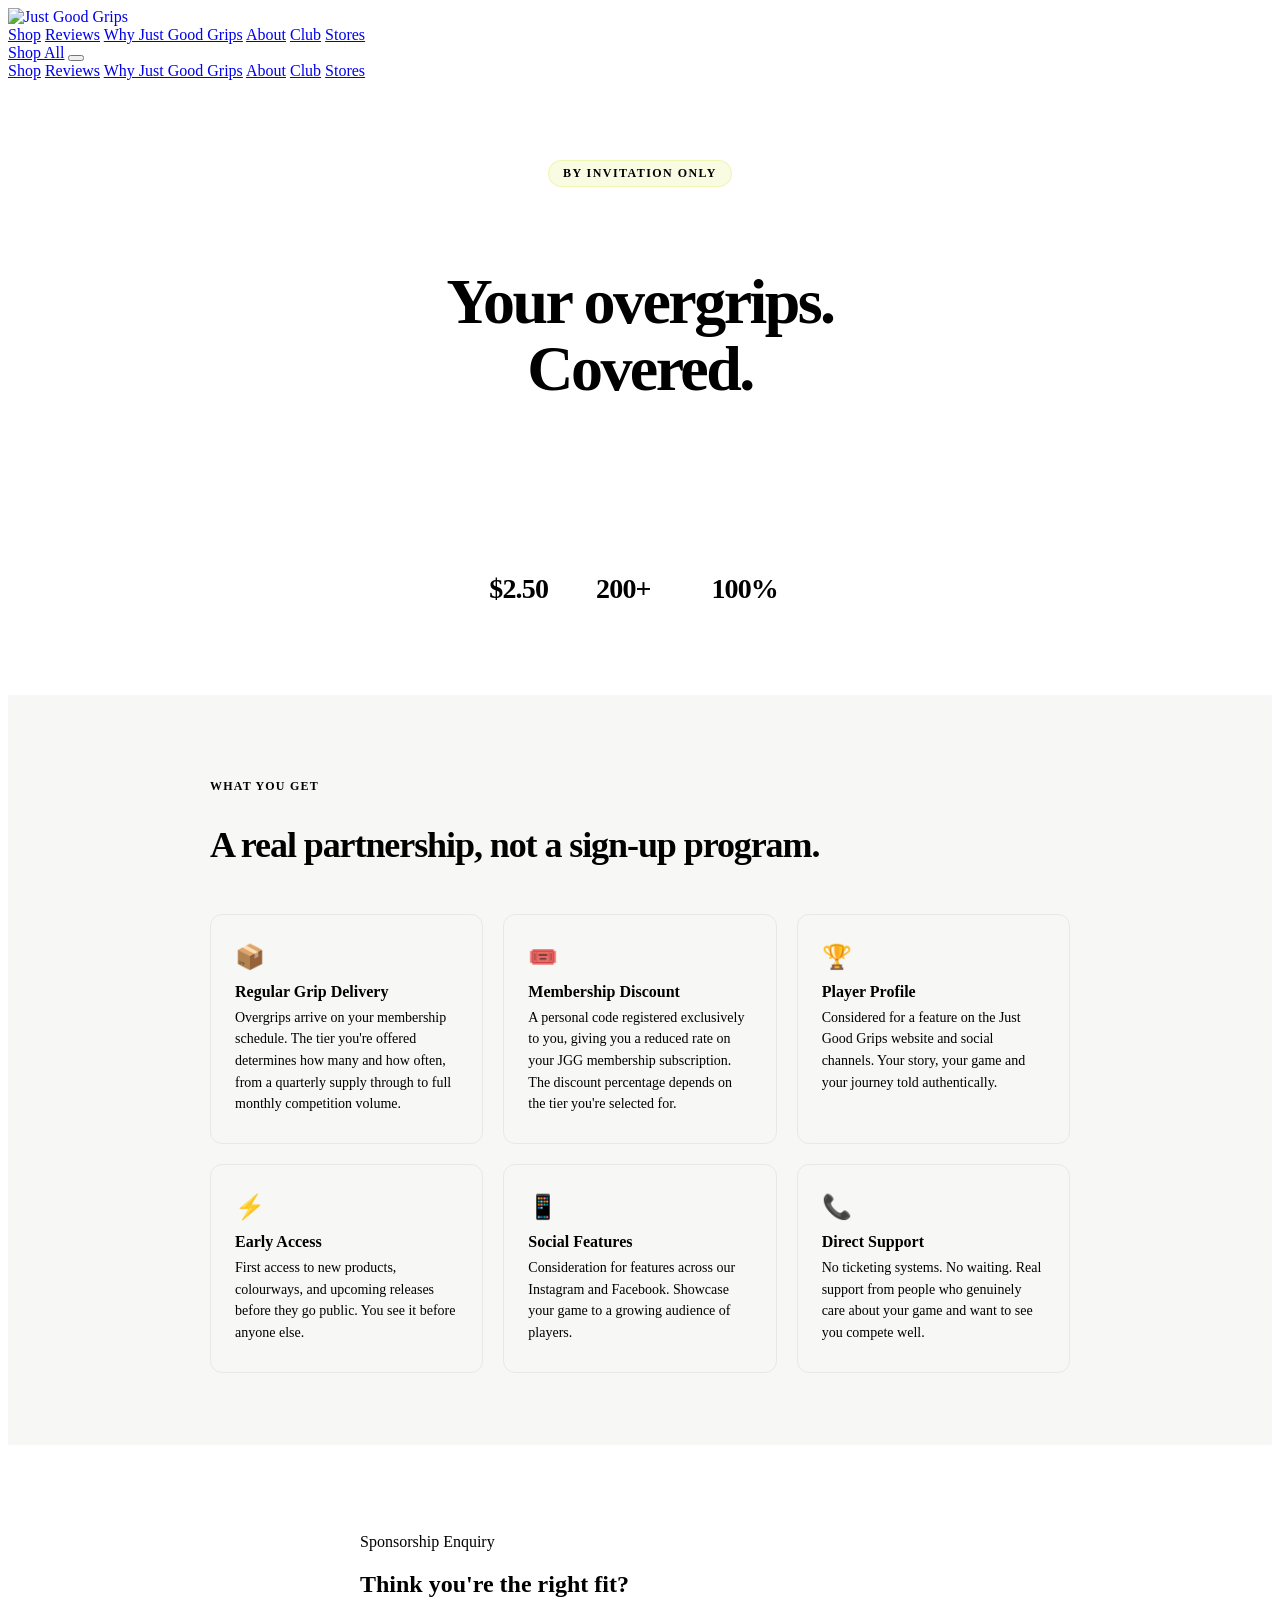
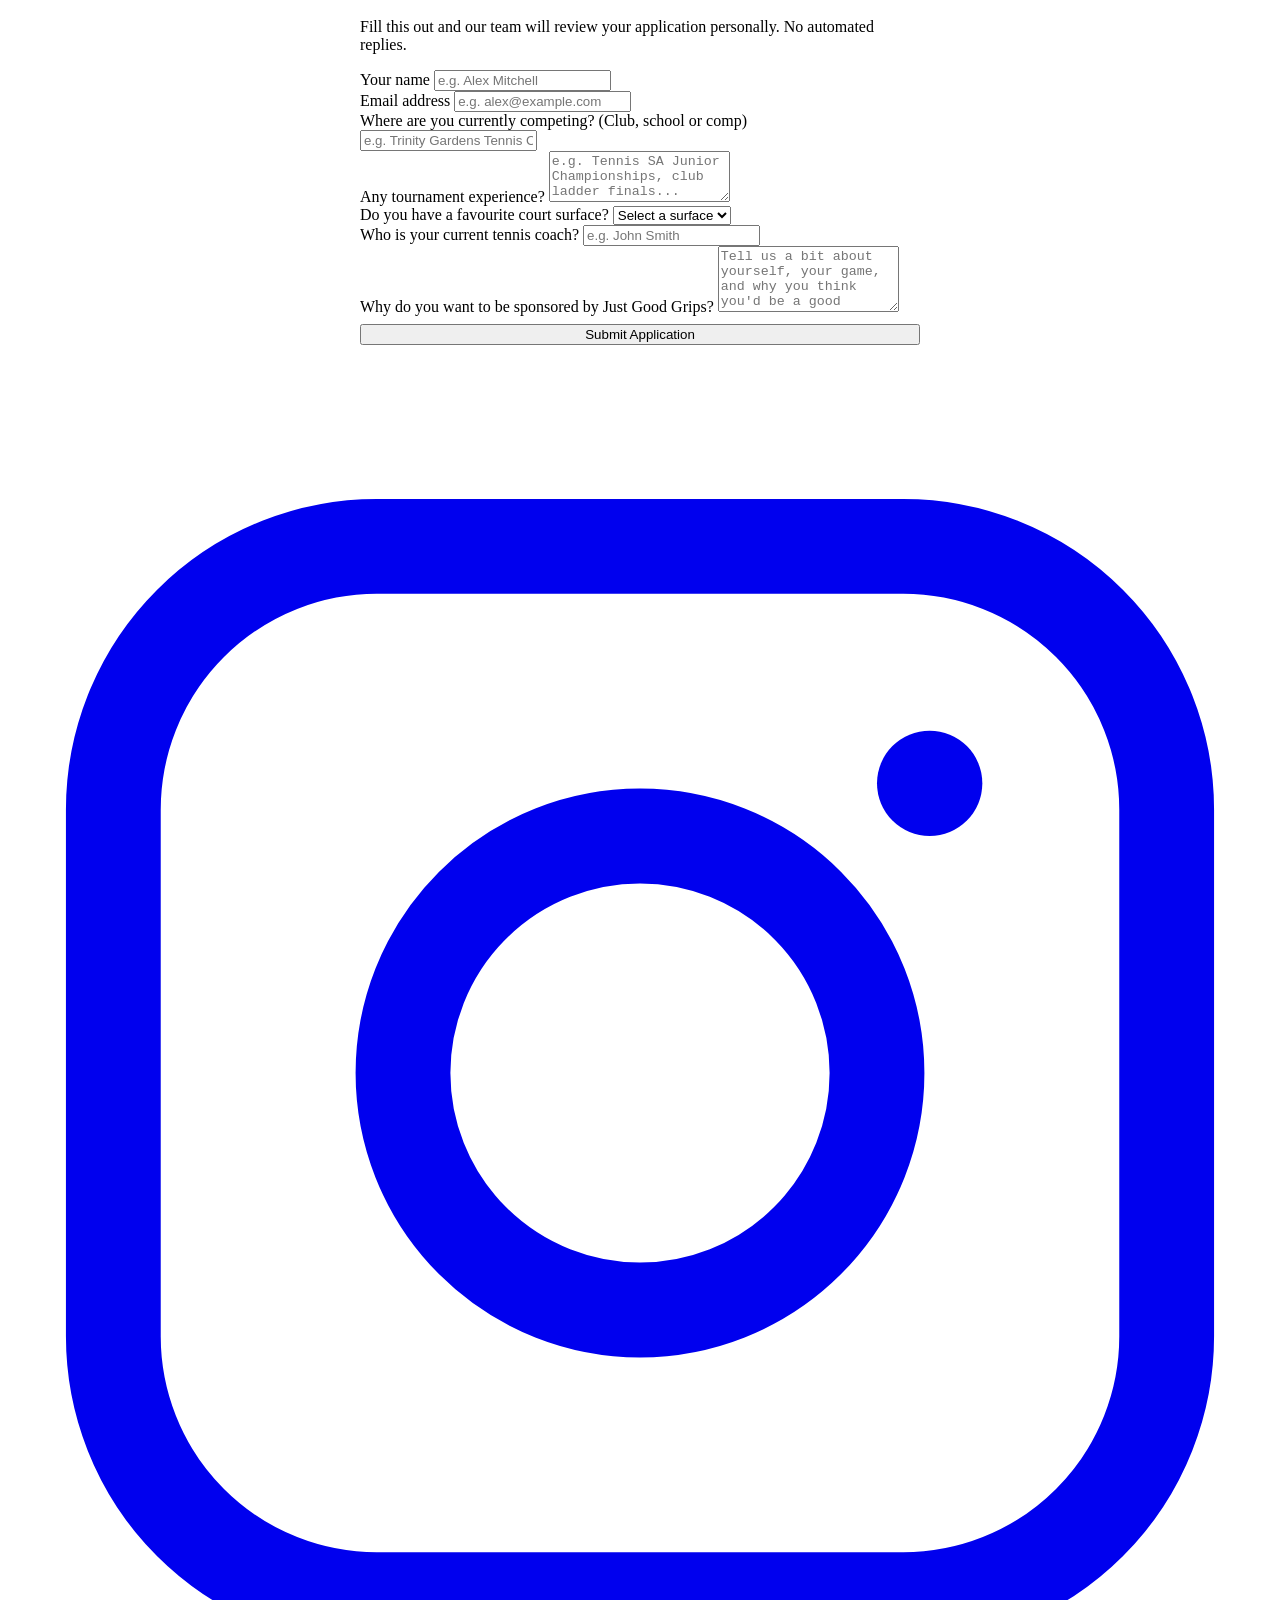
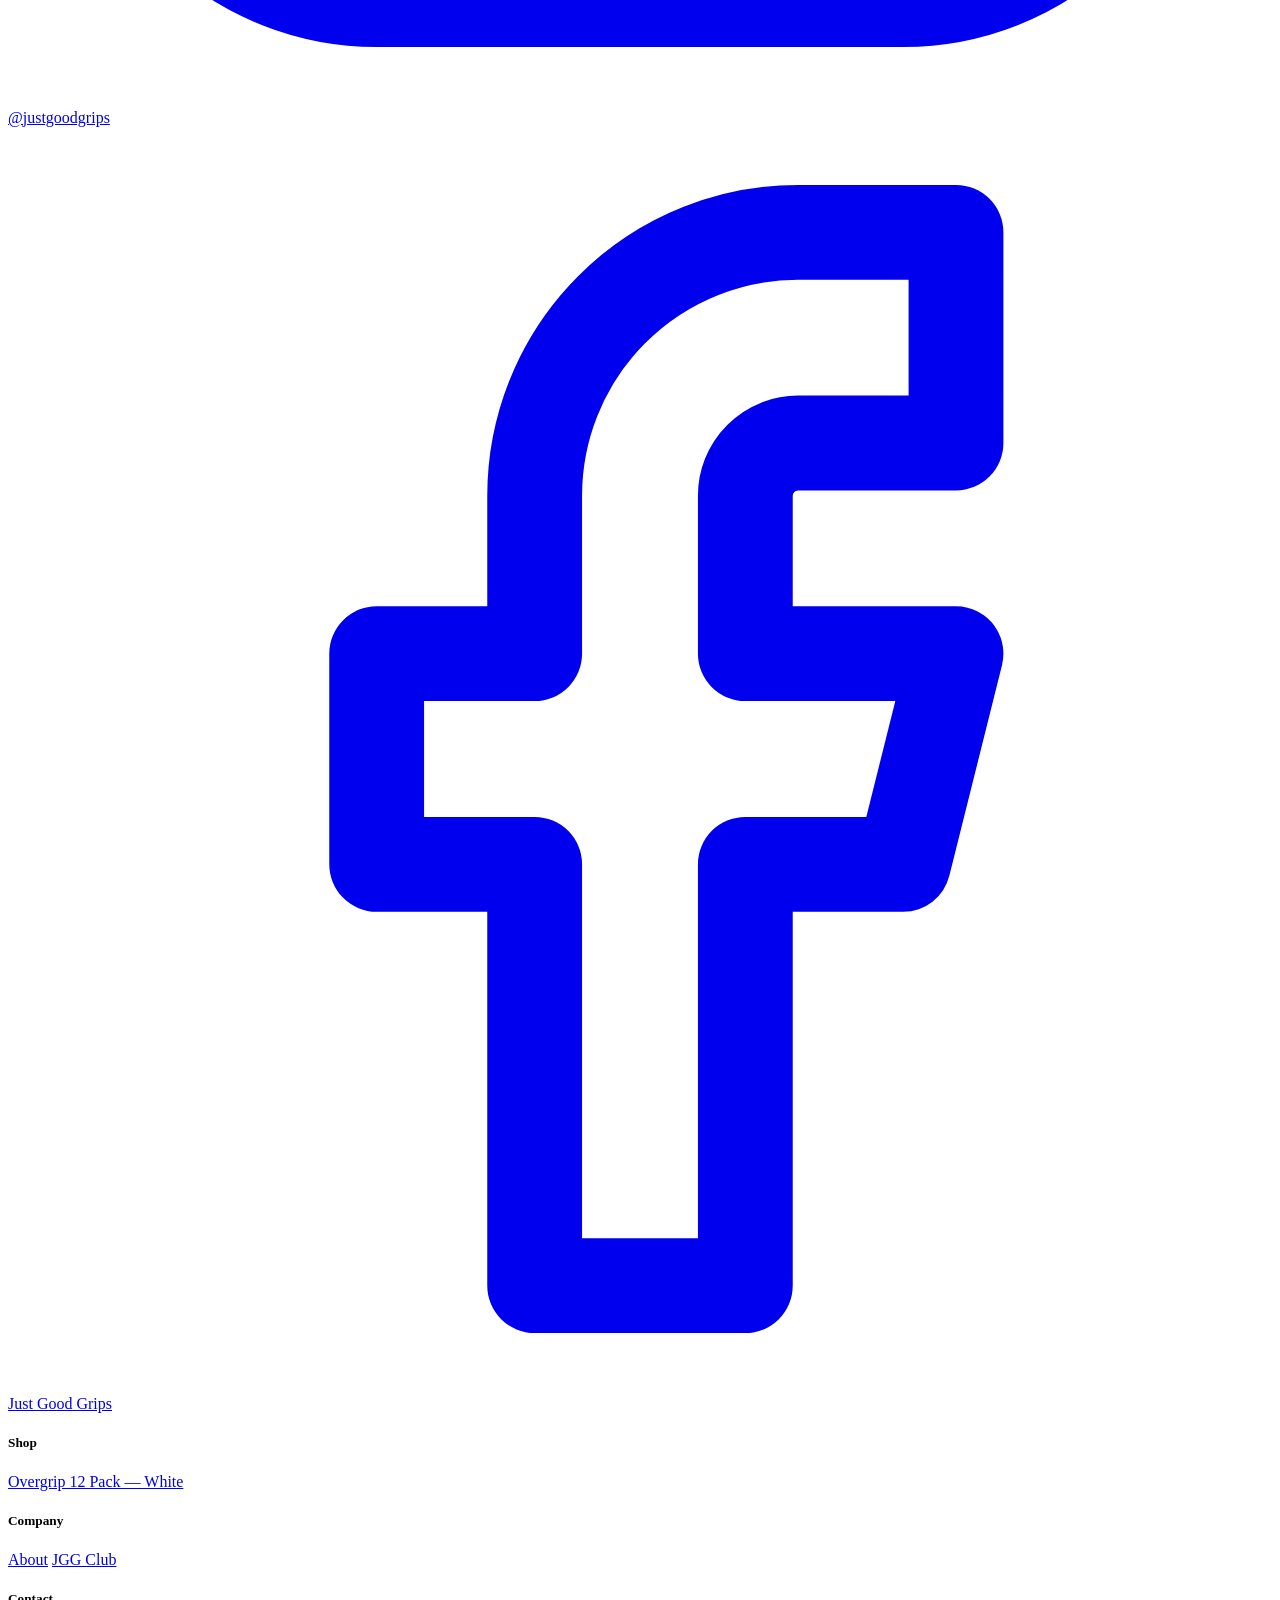
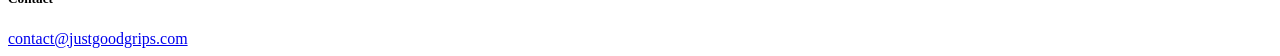
==== sponsorship/index.html @ de326833 "feat: add sponsorship page with Google Apps Script form and copy rule updates - Add /sponsorship pag" ====
<!DOCTYPE html>
<html lang="en">
<head>
  <meta charset="UTF-8">
  <meta name="viewport" content="width=device-width, initial-scale=1.0, viewport-fit=cover">
  <title>Player Sponsorship — Just Good Grips</title>
  <meta name="description" content="Just Good Grips backs players who are serious about their game. Apply for a sponsorship.">
  <link rel="preconnect" href="https://fonts.googleapis.com">
  <link rel="preconnect" href="https://fonts.gstatic.com" crossorigin>
  <link href="https://fonts.googleapis.com/css2?family=Inter:wght@300;400;500;600;700;800;900&display=swap" rel="stylesheet">
  <link rel="stylesheet" href="../style.css">
  <style>
    .sponsor-hero {
      background: var(--black);
      color: var(--white);
      padding: 80px 24px 72px;
      text-align: center;
    }
    .sponsor-hero-eyebrow {
      display: inline-block;
      font-size: 0.75rem;
      font-weight: 700;
      letter-spacing: 0.12em;
      text-transform: uppercase;
      color: var(--green);
      background: rgba(200,230,23,0.12);
      border: 1px solid rgba(200,230,23,0.25);
      border-radius: 99px;
      padding: 5px 14px;
      margin-bottom: 28px;
    }
    .sponsor-hero-title {
      font-size: clamp(2.25rem, 7vw, 4rem);
      font-weight: 900;
      letter-spacing: -0.04em;
      line-height: 1.05;
      color: var(--white);
      margin-bottom: 20px;
      max-width: 640px;
      margin-left: auto;
      margin-right: auto;
    }
    .sponsor-hero-title span {
      color: var(--green);
    }
    .sponsor-hero-sub {
      font-size: 1.0625rem;
      color: rgba(255,255,255,0.65);
      line-height: 1.65;
      max-width: 520px;
      margin: 0 auto 40px;
    }
    .sponsor-hero-stats {
      display: flex;
      justify-content: center;
      gap: 48px;
      flex-wrap: wrap;
    }
    .sponsor-stat {
      text-align: center;
    }
    .sponsor-stat-value {
      font-size: 1.75rem;
      font-weight: 900;
      color: var(--white);
      letter-spacing: -0.03em;
      line-height: 1;
    }
    .sponsor-stat-label {
      font-size: 0.8125rem;
      color: rgba(255,255,255,0.5);
      margin-top: 4px;
    }

    .sponsor-benefits {
      background: #f7f7f5;
      padding: 72px 24px;
    }
    .sponsor-benefits-inner {
      max-width: 860px;
      margin: 0 auto;
    }
    .sponsor-section-eyebrow {
      font-size: 0.75rem;
      font-weight: 700;
      letter-spacing: 0.10em;
      text-transform: uppercase;
      color: var(--mid);
      margin-bottom: 12px;
    }
    .sponsor-section-title {
      font-size: clamp(1.5rem, 4vw, 2.25rem);
      font-weight: 800;
      letter-spacing: -0.03em;
      color: var(--black);
      margin-bottom: 48px;
    }
    .sponsor-benefits-grid {
      display: grid;
      grid-template-columns: repeat(3, 1fr);
      gap: 20px;
    }
    .sponsor-benefit-card {
      background: var(--white);
      border: 1px solid #e8e8e4;
      border-radius: 12px;
      padding: 28px 24px;
    }
    .sponsor-benefit-icon {
      font-size: 1.5rem;
      margin-bottom: 12px;
    }
    .sponsor-benefit-title {
      font-size: 1rem;
      font-weight: 700;
      color: var(--black);
      margin-bottom: 6px;
    }
    .sponsor-benefit-desc {
      font-size: 0.875rem;
      color: var(--mid);
      line-height: 1.55;
    }

    .sponsor-pitch {
      background: var(--white);
      padding: 72px 24px;
      border-bottom: 1px solid #e8e8e4;
    }
    .sponsor-pitch-inner {
      max-width: 640px;
      margin: 0 auto;
    }
    .sponsor-pitch-quote {
      font-size: clamp(1.125rem, 3vw, 1.5rem);
      font-weight: 700;
      color: var(--black);
      line-height: 1.4;
      letter-spacing: -0.02em;
      margin-bottom: 24px;
      border-left: 4px solid var(--green);
      padding-left: 24px;
    }
    .sponsor-pitch-body {
      font-size: 0.9375rem;
      color: var(--mid);
      line-height: 1.7;
    }
    .sponsor-pitch-body p { margin-bottom: 16px; }
    .sponsor-pitch-body p:last-child { margin-bottom: 0; }
    .sponsor-pitch-sig {
      margin-top: 28px;
      font-size: 0.875rem;
      font-weight: 600;
      color: var(--black);
    }
    .sponsor-pitch-sig span {
      font-weight: 400;
      color: var(--mid);
    }

    .sponsor-form-section {
      padding: 72px 24px 96px;
      background: var(--white);
    }
    .sponsor-form-inner {
      width: 100%;
      max-width: 560px;
      margin: 0 auto;
    }
    .sponsor-form-submit { width: 100%; margin-top: 8px; }
    .sponsor-success {
      text-align: center;
      padding: 64px 24px;
      max-width: 480px;
      margin: 0 auto;
    }
    .sponsor-success-icon {
      font-size: 3rem;
      margin-bottom: 20px;
    }
    .sponsor-success h2 {
      font-size: 1.75rem;
      font-weight: 800;
      color: var(--black);
      letter-spacing: -0.03em;
      margin-bottom: 12px;
    }
    .sponsor-success p {
      font-size: 0.9375rem;
      color: var(--mid);
      line-height: 1.6;
      margin-bottom: 28px;
    }

    @media (max-width: 700px) {
      .sponsor-benefits-grid { grid-template-columns: 1fr 1fr; }
      .sponsor-hero-stats { gap: 32px; }
    }
    @media (max-width: 480px) {
      .sponsor-benefits-grid { grid-template-columns: 1fr; }
      .sponsor-hero-stats { gap: 24px; }
    }
  </style>
</head>
<body>

  <!-- ===================== HEADER ===================== -->
  <header class="header" id="header">
    <div class="header-inner">
      <a href="/" class="logo" style="text-decoration:none;">
        <img src="../images/logo-black.svg" alt="Just Good Grips" class="logo-img">
      </a>
      <nav class="nav" id="nav">
        <a href="/#products" class="nav-link">Shop</a>
        <a href="/reviews"   class="nav-link">Reviews</a>
        <a href="/#features" class="nav-link">Why Just Good Grips</a>
        <a href="/#about"    class="nav-link">About</a>
        <a href="/membership" class="nav-link">Club</a>
        <a href="/#stores"   class="nav-link">Stores</a>
      </nav>
      <div class="header-actions">
        <a href="/#products" class="btn btn-outline">Shop All</a>
        <button class="nav-toggle" id="navToggle" aria-label="Toggle menu">
          <span></span><span></span><span></span>
        </button>
      </div>
    </div>
    <div class="mobile-nav" id="mobileNav">
      <a href="/#products" class="mobile-nav-link">Shop</a>
      <a href="/reviews"   class="mobile-nav-link">Reviews</a>
      <a href="/#features" class="mobile-nav-link">Why Just Good Grips</a>
      <a href="/#about"    class="mobile-nav-link">About</a>
      <a href="/membership" class="mobile-nav-link">Club</a>
      <a href="/#stores"   class="mobile-nav-link">Stores</a>
    </div>
  </header>

  <main>

    <!-- ===================== HERO ===================== -->
    <section class="sponsor-hero">
      <div class="sponsor-hero-eyebrow">By Invitation Only</div>
      <h1 class="sponsor-hero-title">Your overgrips.<br><span>Covered.</span></h1>
      <p class="sponsor-hero-sub">
        Just Good Grips backs a small, carefully selected group of players who embody the competitive spirit and commitment the brand represents.
        Premium grips supplied. A genuine discount on your membership. No social media obligations.
      </p>
      <div class="sponsor-hero-stats">
        <div class="sponsor-stat">
          <div class="sponsor-stat-value">$2.50</div>
          <div class="sponsor-stat-label">Per grip</div>
        </div>
        <div class="sponsor-stat">
          <div class="sponsor-stat-value">200+</div>
          <div class="sponsor-stat-label">Players</div>
        </div>
        <div class="sponsor-stat">
          <div class="sponsor-stat-value">100%</div>
          <div class="sponsor-stat-label">Australian owned</div>
        </div>
      </div>
    </section>

    <!-- ===================== BENEFITS ===================== -->
    <section class="sponsor-benefits">
      <div class="sponsor-benefits-inner">
        <p class="sponsor-section-eyebrow">What you get</p>
        <h2 class="sponsor-section-title">A real partnership, not a sign-up program.</h2>
        <div class="sponsor-benefits-grid">
          <div class="sponsor-benefit-card">
            <div class="sponsor-benefit-icon">📦</div>
            <div class="sponsor-benefit-title">Regular Grip Delivery</div>
            <div class="sponsor-benefit-desc">Overgrips arrive on your membership schedule. The tier you're offered determines how many and how often, from a quarterly supply through to full monthly competition volume.</div>
          </div>
          <div class="sponsor-benefit-card">
            <div class="sponsor-benefit-icon">🎟️</div>
            <div class="sponsor-benefit-title">Membership Discount</div>
            <div class="sponsor-benefit-desc">A personal code registered exclusively to you, giving you a reduced rate on your JGG membership subscription. The discount percentage depends on the tier you're selected for.</div>
          </div>
          <div class="sponsor-benefit-card">
            <div class="sponsor-benefit-icon">🏆</div>
            <div class="sponsor-benefit-title">Player Profile</div>
            <div class="sponsor-benefit-desc">Considered for a feature on the Just Good Grips website and social channels. Your story, your game and your journey told authentically.</div>
          </div>
          <div class="sponsor-benefit-card">
            <div class="sponsor-benefit-icon">⚡</div>
            <div class="sponsor-benefit-title">Early Access</div>
            <div class="sponsor-benefit-desc">First access to new products, colourways, and upcoming releases before they go public. You see it before anyone else.</div>
          </div>
          <div class="sponsor-benefit-card">
            <div class="sponsor-benefit-icon">📱</div>
            <div class="sponsor-benefit-title">Social Features</div>
            <div class="sponsor-benefit-desc">Consideration for features across our Instagram and Facebook. Showcase your game to a growing audience of players.</div>
          </div>
          <div class="sponsor-benefit-card">
            <div class="sponsor-benefit-icon">📞</div>
            <div class="sponsor-benefit-title">Direct Support</div>
            <div class="sponsor-benefit-desc">No ticketing systems. No waiting. Real support from people who genuinely care about your game and want to see you compete well.</div>
          </div>
        </div>
      </div>
    </section>


    <!-- ===================== FORM ===================== -->
    <section class="sponsor-form-section">
      <div id="sponsorFormWrap" class="sponsor-form-inner">

        <p class="review-page-eyebrow" style="margin-bottom:10px;">Sponsorship Enquiry</p>
        <h2 class="review-page-title">Think you're the right fit?</h2>
        <p class="review-page-sub">Fill this out and our team will review your application personally. No automated replies.</p>

        <form id="sponsorForm" method="POST">

          <div class="review-form-row">
            <label class="review-form-label" for="sponsorName">Your name</label>
            <input class="review-form-input" type="text" id="sponsorName" name="name" placeholder="e.g. Alex Mitchell" required>
          </div>
          <div class="review-form-row">
            <label class="review-form-label" for="sponsorEmail">Email address</label>
            <input class="review-form-input" type="email" id="sponsorEmail" name="email" placeholder="e.g. alex@example.com" required>
          </div>
          <div class="review-form-row">
            <label class="review-form-label" for="sponsorClub">Where are you currently competing? (Club, school or comp)</label>
            <input class="review-form-input" type="text" id="sponsorClub" name="club_and_division" placeholder="e.g. Trinity Gardens Tennis Club, Division 2 Open" required>
          </div>
          <div class="review-form-row">
            <label class="review-form-label" for="sponsorTournament">Any tournament experience?</label>
            <textarea class="review-form-input review-form-textarea" id="sponsorTournament" name="tournament_experience" placeholder="e.g. Tennis SA Junior Championships, club ladder finals..." rows="3"></textarea>
          </div>
          <div class="review-form-row">
            <label class="review-form-label" for="sponsorSurface">Do you have a favourite court surface?</label>
            <select class="review-form-input" id="sponsorSurface" name="surface">
              <option value="" disabled selected>Select a surface</option>
              <option value="Hard court">Hard court</option>
              <option value="Clay">Clay</option>
              <option value="Grass">Grass</option>
              <option value="No preference">No preference</option>
            </select>
          </div>
          <div class="review-form-row">
            <label class="review-form-label" for="sponsorCoach">Who is your current tennis coach?</label>
            <input class="review-form-input" type="text" id="sponsorCoach" name="coach" placeholder="e.g. John Smith">
          </div>

          <div class="review-form-row">
            <label class="review-form-label" for="sponsorWhy">Why do you want to be sponsored by Just Good Grips?</label>
            <textarea class="review-form-input review-form-textarea" id="sponsorWhy" name="why" placeholder="Tell us a bit about yourself, your game, and why you think you'd be a good fit..." rows="4"></textarea>
          </div>

          <button type="submit" class="btn btn-primary sponsor-form-submit">Submit Application</button>
        </form>
      </div>

      <div id="sponsorSuccess" class="sponsor-success" hidden>
        <div class="sponsor-success-icon">🎾</div>
        <h2>Application received.</h2>
        <p>Thanks for submitting your application. We review every enquiry personally and will be in touch if we think you're a good fit.</p>
        <a href="/" class="btn btn-primary">Back to Just Good Grips</a>
      </div>
    </section>

  </main>

  <footer class="footer">
    <div class="container footer-grid">
      <div class="footer-brand">
        <div class="footer-socials">
          <a href="https://www.instagram.com/justgoodgrips/" class="social-link" target="_blank" rel="noopener noreferrer" aria-label="Just Good Grips on Instagram">
            <svg viewBox="0 0 24 24" fill="none" xmlns="http://www.w3.org/2000/svg"><rect x="2" y="2" width="20" height="20" rx="5" ry="5" stroke="currentColor" stroke-width="1.8"/><circle cx="12" cy="12" r="4.5" stroke="currentColor" stroke-width="1.8"/><circle cx="17.5" cy="6.5" r="1" fill="currentColor"/></svg>
            <span>@justgoodgrips</span>
          </a>
          <a href="https://www.facebook.com/justgoodgrips" class="social-link" target="_blank" rel="noopener noreferrer" aria-label="Just Good Grips on Facebook">
            <svg viewBox="0 0 24 24" fill="none" xmlns="http://www.w3.org/2000/svg"><path d="M18 2h-3a5 5 0 00-5 5v3H7v4h3v8h4v-8h3l1-4h-4V7a1 1 0 011-1h3z" stroke="currentColor" stroke-width="1.8" stroke-linecap="round" stroke-linejoin="round"/></svg>
            <span>Just Good Grips</span>
          </a>
        </div>
      </div>
      <div class="footer-col">
        <h5 class="footer-col-title">Shop</h5>
        <a href="/#products" class="footer-link">Overgrip 12 Pack — White</a>
      </div>
      <div class="footer-col">
        <h5 class="footer-col-title">Company</h5>
        <a href="/#about" class="footer-link">About</a>
        <a href="/membership" class="footer-link">JGG Club</a>
      </div>
      <div class="footer-col">
        <h5 class="footer-col-title">Contact</h5>
        <a href="mailto:contact@justgoodgrips.com" class="footer-link">contact@justgoodgrips.com</a>
      </div>
    </div>
  </footer>

  <script src="../script.js"></script>
  <script>
    // Paste your Google Apps Script /exec URL here after deploying
    const APPS_SCRIPT_URL = 'https://script.google.com/macros/s/AKfycbys76JfiiUtOxm1hz1-5_PpRQ_O_AGyScQjnusAmenNVop1aXBfPcbhbmcp_PAxcJgn/exec';

    const form        = document.getElementById('sponsorForm');
    const formWrap    = document.getElementById('sponsorFormWrap');
    const successWrap = document.getElementById('sponsorSuccess');

    form.addEventListener('submit', async e => {
      e.preventDefault();
      const btn = form.querySelector('[type="submit"]');
      btn.disabled = true;
      btn.textContent = 'Submitting…';
      try {
        // no-cors required for cross-origin requests to Google Apps Script
        await fetch(APPS_SCRIPT_URL, { method: 'POST', mode: 'no-cors', body: new FormData(form) });
        formWrap.hidden = true;
        successWrap.hidden = false;
      } catch {
        btn.disabled = false;
        btn.textContent = 'Submit Application';
        alert('Something went wrong — please try again.');
      }
    });
  </script>
</body>
</html>
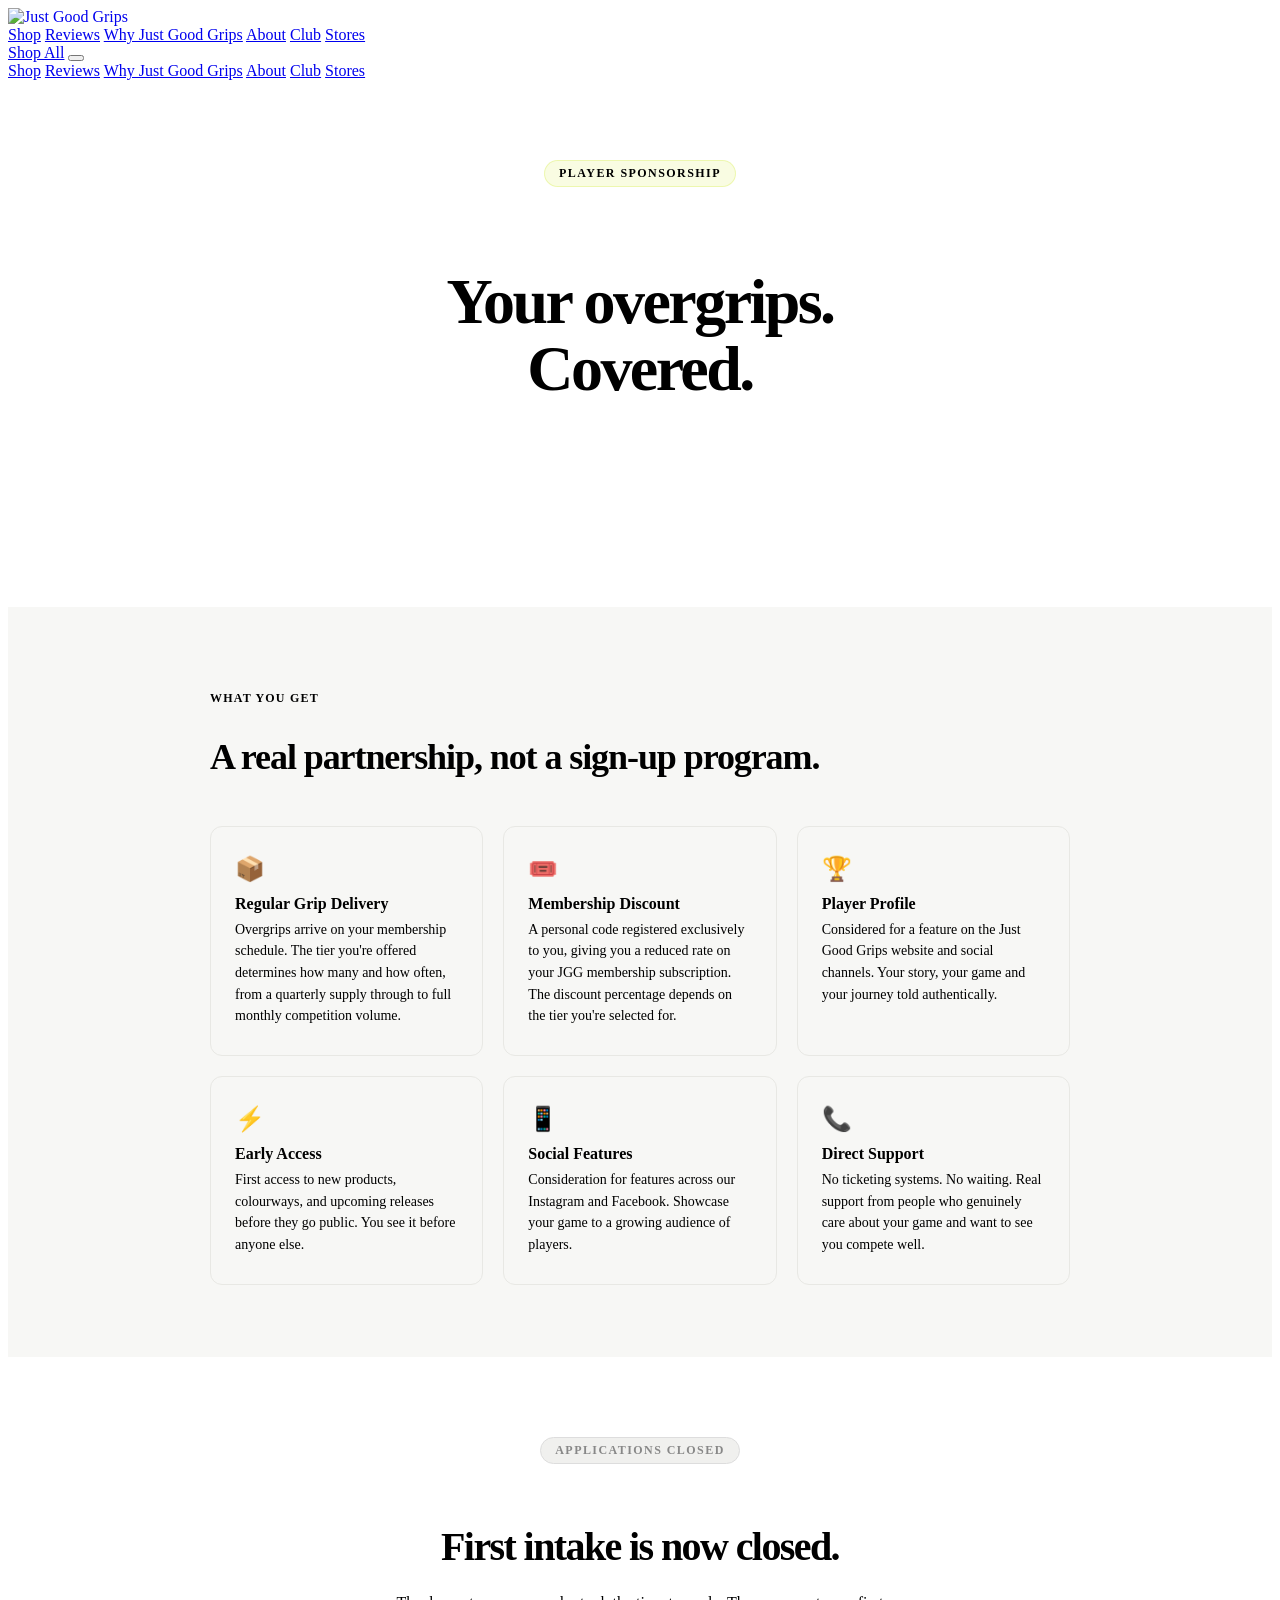
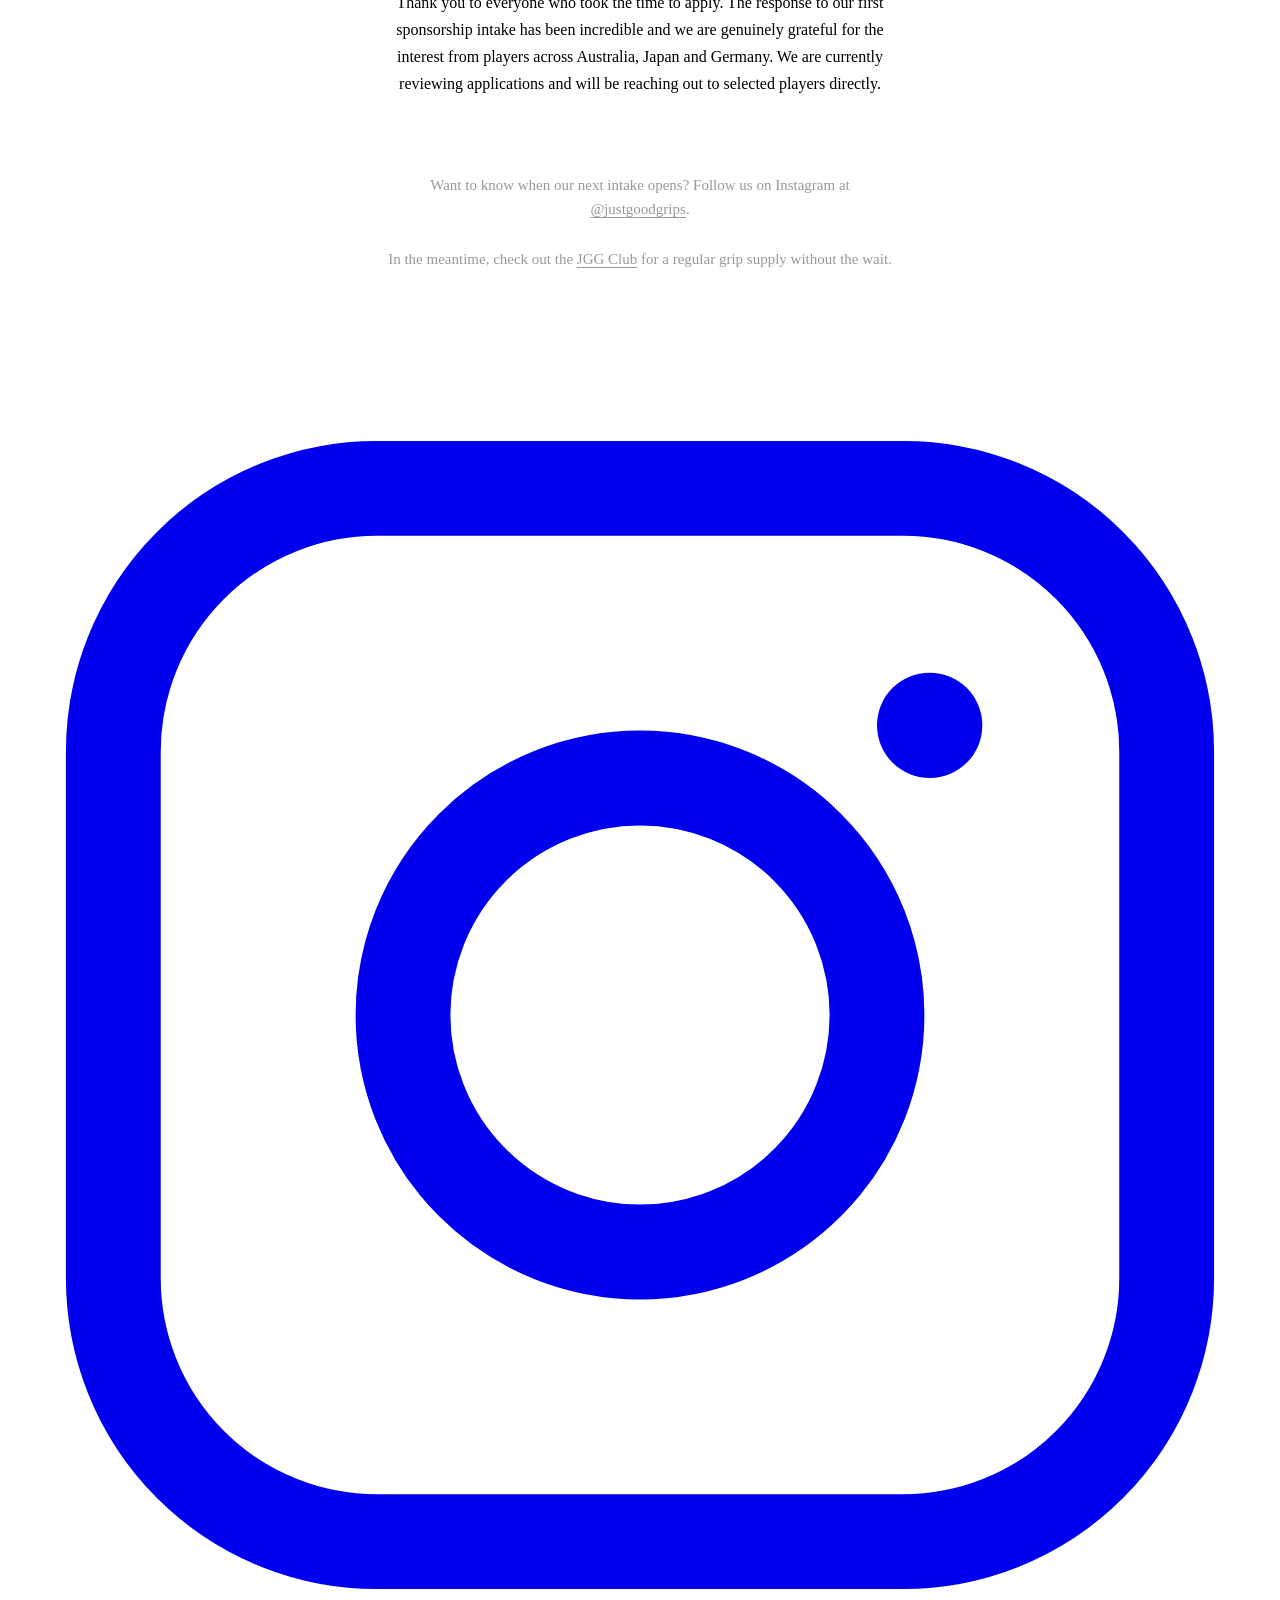
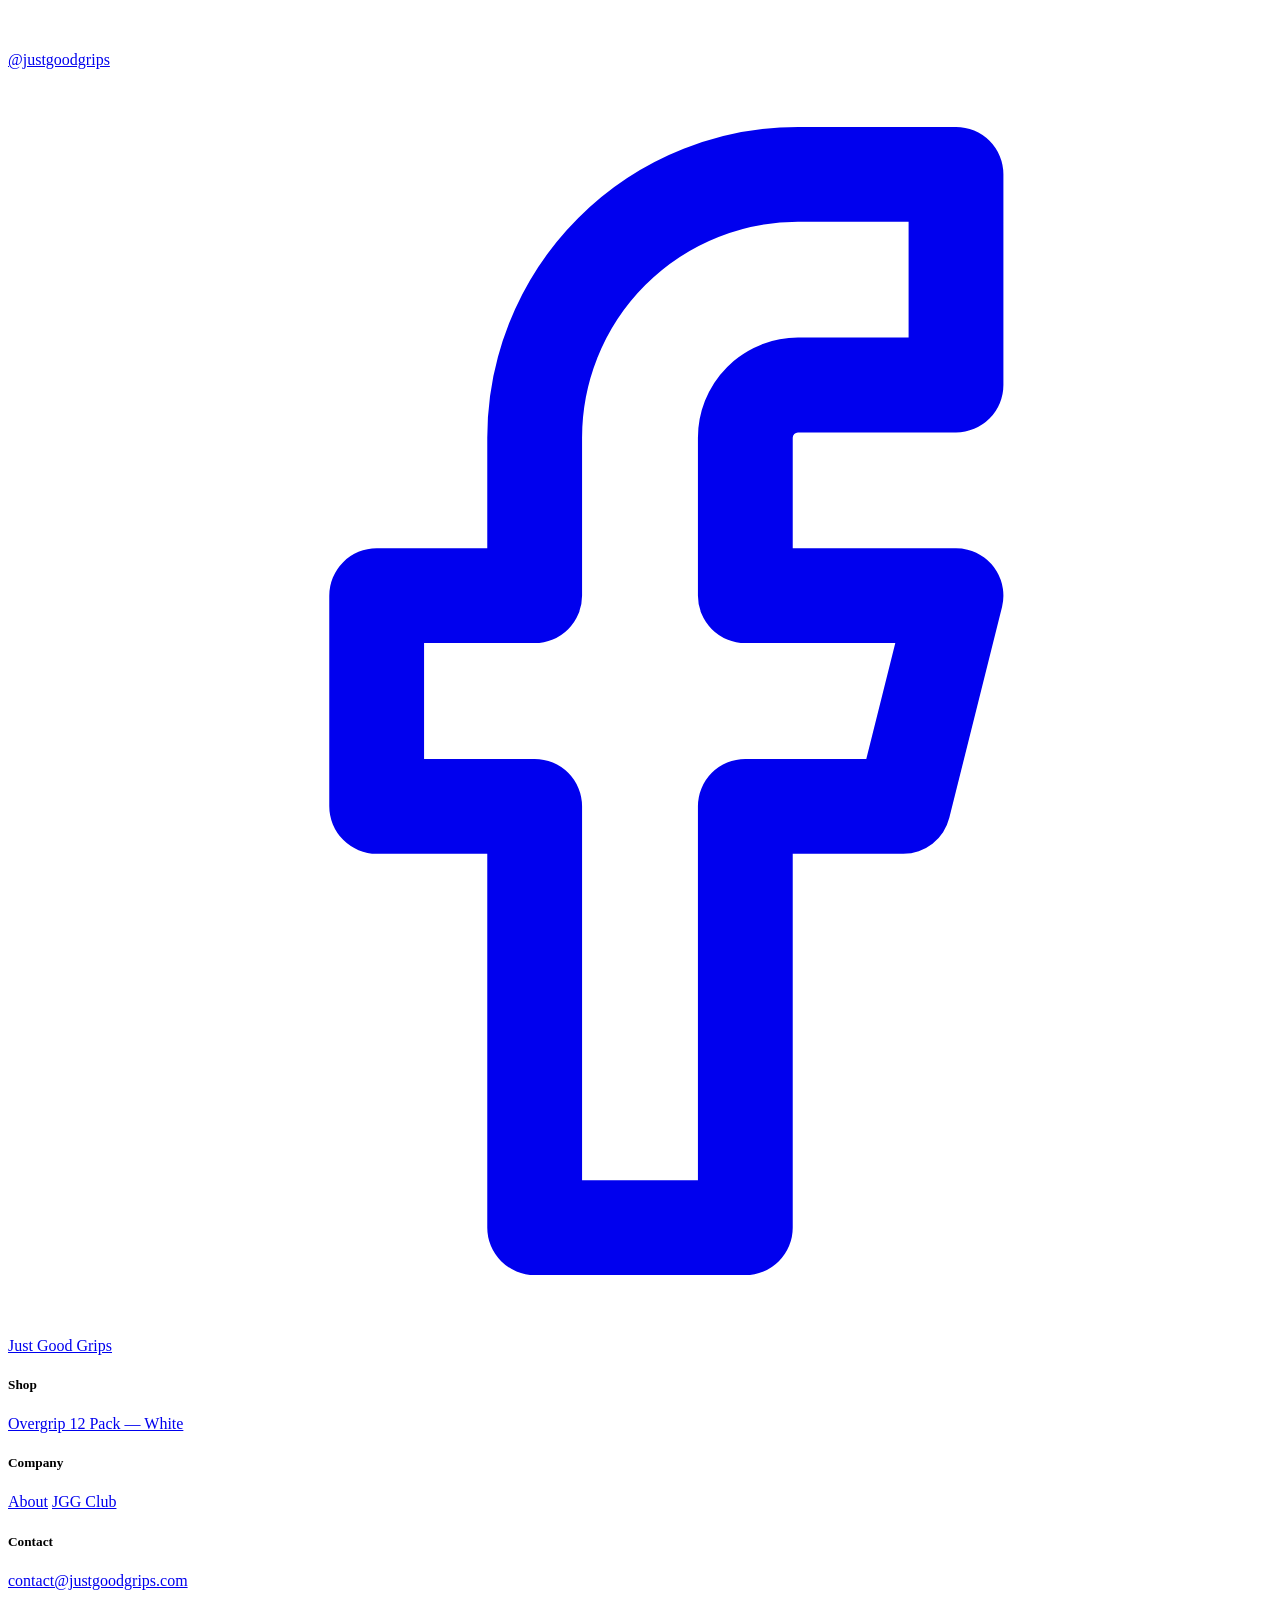
==== commit db2c21d9: "feat: replace sponsorship form with applications-closed notice First intake is closed. Page now than" ====
--- a/sponsorship/index.html
+++ b/sponsorship/index.html
@@ -4,7 +4,7 @@
   <meta charset="UTF-8">
   <meta name="viewport" content="width=device-width, initial-scale=1.0, viewport-fit=cover">
   <title>Player Sponsorship — Just Good Grips</title>
-  <meta name="description" content="Just Good Grips backs players who are serious about their game. Apply for a sponsorship.">
+  <meta name="description" content="Just Good Grips backs players who are serious about their game. Sponsorship applications are currently closed.">
   <link rel="preconnect" href="https://fonts.googleapis.com">
   <link rel="preconnect" href="https://fonts.gstatic.com" crossorigin>
   <link href="https://fonts.googleapis.com/css2?family=Inter:wght@300;400;500;600;700;800;900&display=swap" rel="stylesheet">
@@ -40,36 +40,13 @@
       margin-left: auto;
       margin-right: auto;
     }
-    .sponsor-hero-title span {
-      color: var(--green);
-    }
+    .sponsor-hero-title span { color: var(--green); }
     .sponsor-hero-sub {
       font-size: 1.0625rem;
       color: rgba(255,255,255,0.65);
       line-height: 1.65;
       max-width: 520px;
-      margin: 0 auto 40px;
-    }
-    .sponsor-hero-stats {
-      display: flex;
-      justify-content: center;
-      gap: 48px;
-      flex-wrap: wrap;
-    }
-    .sponsor-stat {
-      text-align: center;
-    }
-    .sponsor-stat-value {
-      font-size: 1.75rem;
-      font-weight: 900;
-      color: var(--white);
-      letter-spacing: -0.03em;
-      line-height: 1;
-    }
-    .sponsor-stat-label {
-      font-size: 0.8125rem;
-      color: rgba(255,255,255,0.5);
-      margin-top: 4px;
+      margin: 0 auto;
     }
 
     .sponsor-benefits {
@@ -106,10 +83,7 @@
       border-radius: 12px;
       padding: 28px 24px;
     }
-    .sponsor-benefit-icon {
-      font-size: 1.5rem;
-      margin-bottom: 12px;
-    }
+    .sponsor-benefit-icon { font-size: 1.5rem; margin-bottom: 12px; }
     .sponsor-benefit-title {
       font-size: 1rem;
       font-weight: 700;
@@ -122,84 +96,65 @@
       line-height: 1.55;
     }
 
-    .sponsor-pitch {
+    .sponsor-closed-section {
+      padding: 80px 24px 96px;
       background: var(--white);
-      padding: 72px 24px;
-      border-bottom: 1px solid #e8e8e4;
-    }
-    .sponsor-pitch-inner {
-      max-width: 640px;
+      text-align: center;
+    }
+    .sponsor-closed-inner {
+      max-width: 520px;
       margin: 0 auto;
     }
-    .sponsor-pitch-quote {
-      font-size: clamp(1.125rem, 3vw, 1.5rem);
-      font-weight: 700;
-      color: var(--black);
-      line-height: 1.4;
-      letter-spacing: -0.02em;
-      margin-bottom: 24px;
-      border-left: 4px solid var(--green);
-      padding-left: 24px;
-    }
-    .sponsor-pitch-body {
-      font-size: 0.9375rem;
+    .sponsor-closed-badge {
+      display: inline-block;
+      font-size: 0.75rem;
+      font-weight: 700;
+      letter-spacing: 0.12em;
+      text-transform: uppercase;
+      color: #888;
+      background: #f0f0ee;
+      border: 1px solid #ddd;
+      border-radius: 99px;
+      padding: 5px 14px;
+      margin-bottom: 28px;
+    }
+    .sponsor-closed-title {
+      font-size: clamp(1.75rem, 5vw, 2.5rem);
+      font-weight: 900;
+      letter-spacing: -0.04em;
+      line-height: 1.1;
+      color: var(--black);
+      margin-bottom: 20px;
+    }
+    .sponsor-closed-body {
+      font-size: 1rem;
       color: var(--mid);
       line-height: 1.7;
-    }
-    .sponsor-pitch-body p { margin-bottom: 16px; }
-    .sponsor-pitch-body p:last-child { margin-bottom: 0; }
-    .sponsor-pitch-sig {
-      margin-top: 28px;
-      font-size: 0.875rem;
-      font-weight: 600;
-      color: var(--black);
-    }
-    .sponsor-pitch-sig span {
-      font-weight: 400;
-      color: var(--mid);
-    }
-
-    .sponsor-form-section {
-      padding: 72px 24px 96px;
-      background: var(--white);
-    }
-    .sponsor-form-inner {
-      width: 100%;
-      max-width: 560px;
-      margin: 0 auto;
-    }
-    .sponsor-form-submit { width: 100%; margin-top: 8px; }
-    .sponsor-success {
-      text-align: center;
-      padding: 64px 24px;
-      max-width: 480px;
-      margin: 0 auto;
-    }
-    .sponsor-success-icon {
-      font-size: 3rem;
-      margin-bottom: 20px;
-    }
-    .sponsor-success h2 {
-      font-size: 1.75rem;
-      font-weight: 800;
-      color: var(--black);
-      letter-spacing: -0.03em;
-      margin-bottom: 12px;
-    }
-    .sponsor-success p {
+      margin-bottom: 36px;
+    }
+    .sponsor-closed-divider {
+      width: 40px;
+      height: 3px;
+      background: var(--green);
+      border-radius: 99px;
+      margin: 0 auto 36px;
+    }
+    .sponsor-closed-note {
       font-size: 0.9375rem;
-      color: var(--mid);
-      line-height: 1.6;
-      margin-bottom: 28px;
+      color: #999;
+      line-height: 1.65;
+    }
+    .sponsor-closed-note a {
+      color: var(--black);
+      text-decoration: underline;
+      text-underline-offset: 3px;
     }
 
     @media (max-width: 700px) {
       .sponsor-benefits-grid { grid-template-columns: 1fr 1fr; }
-      .sponsor-hero-stats { gap: 32px; }
     }
     @media (max-width: 480px) {
       .sponsor-benefits-grid { grid-template-columns: 1fr; }
-      .sponsor-hero-stats { gap: 24px; }
     }
   </style>
 </head>
@@ -240,26 +195,12 @@
 
     <!-- ===================== HERO ===================== -->
     <section class="sponsor-hero">
-      <div class="sponsor-hero-eyebrow">By Invitation Only</div>
+      <div class="sponsor-hero-eyebrow">Player Sponsorship</div>
       <h1 class="sponsor-hero-title">Your overgrips.<br><span>Covered.</span></h1>
       <p class="sponsor-hero-sub">
         Just Good Grips backs a small, carefully selected group of players who embody the competitive spirit and commitment the brand represents.
         Premium grips supplied. A genuine discount on your membership. No social media obligations.
       </p>
-      <div class="sponsor-hero-stats">
-        <div class="sponsor-stat">
-          <div class="sponsor-stat-value">$2.50</div>
-          <div class="sponsor-stat-label">Per grip</div>
-        </div>
-        <div class="sponsor-stat">
-          <div class="sponsor-stat-value">200+</div>
-          <div class="sponsor-stat-label">Players</div>
-        </div>
-        <div class="sponsor-stat">
-          <div class="sponsor-stat-value">100%</div>
-          <div class="sponsor-stat-label">Australian owned</div>
-        </div>
-      </div>
     </section>
 
     <!-- ===================== BENEFITS ===================== -->
@@ -302,62 +243,20 @@
       </div>
     </section>
 
-
-    <!-- ===================== FORM ===================== -->
-    <section class="sponsor-form-section">
-      <div id="sponsorFormWrap" class="sponsor-form-inner">
-
-        <p class="review-page-eyebrow" style="margin-bottom:10px;">Sponsorship Enquiry</p>
-        <h2 class="review-page-title">Think you're the right fit?</h2>
-        <p class="review-page-sub">Fill this out and our team will review your application personally. No automated replies.</p>
-
-        <form id="sponsorForm" method="POST">
-
-          <div class="review-form-row">
-            <label class="review-form-label" for="sponsorName">Your name</label>
-            <input class="review-form-input" type="text" id="sponsorName" name="name" placeholder="e.g. Alex Mitchell" required>
-          </div>
-          <div class="review-form-row">
-            <label class="review-form-label" for="sponsorEmail">Email address</label>
-            <input class="review-form-input" type="email" id="sponsorEmail" name="email" placeholder="e.g. alex@example.com" required>
-          </div>
-          <div class="review-form-row">
-            <label class="review-form-label" for="sponsorClub">Where are you currently competing? (Club, school or comp)</label>
-            <input class="review-form-input" type="text" id="sponsorClub" name="club_and_division" placeholder="e.g. Trinity Gardens Tennis Club, Division 2 Open" required>
-          </div>
-          <div class="review-form-row">
-            <label class="review-form-label" for="sponsorTournament">Any tournament experience?</label>
-            <textarea class="review-form-input review-form-textarea" id="sponsorTournament" name="tournament_experience" placeholder="e.g. Tennis SA Junior Championships, club ladder finals..." rows="3"></textarea>
-          </div>
-          <div class="review-form-row">
-            <label class="review-form-label" for="sponsorSurface">Do you have a favourite court surface?</label>
-            <select class="review-form-input" id="sponsorSurface" name="surface">
-              <option value="" disabled selected>Select a surface</option>
-              <option value="Hard court">Hard court</option>
-              <option value="Clay">Clay</option>
-              <option value="Grass">Grass</option>
-              <option value="No preference">No preference</option>
-            </select>
-          </div>
-          <div class="review-form-row">
-            <label class="review-form-label" for="sponsorCoach">Who is your current tennis coach?</label>
-            <input class="review-form-input" type="text" id="sponsorCoach" name="coach" placeholder="e.g. John Smith">
-          </div>
-
-          <div class="review-form-row">
-            <label class="review-form-label" for="sponsorWhy">Why do you want to be sponsored by Just Good Grips?</label>
-            <textarea class="review-form-input review-form-textarea" id="sponsorWhy" name="why" placeholder="Tell us a bit about yourself, your game, and why you think you'd be a good fit..." rows="4"></textarea>
-          </div>
-
-          <button type="submit" class="btn btn-primary sponsor-form-submit">Submit Application</button>
-        </form>
-      </div>
-
-      <div id="sponsorSuccess" class="sponsor-success" hidden>
-        <div class="sponsor-success-icon">🎾</div>
-        <h2>Application received.</h2>
-        <p>Thanks for submitting your application. We review every enquiry personally and will be in touch if we think you're a good fit.</p>
-        <a href="/" class="btn btn-primary">Back to Just Good Grips</a>
+    <!-- ===================== CLOSED NOTICE ===================== -->
+    <section class="sponsor-closed-section">
+      <div class="sponsor-closed-inner">
+        <div class="sponsor-closed-badge">Applications Closed</div>
+        <h2 class="sponsor-closed-title">First intake is now closed.</h2>
+        <p class="sponsor-closed-body">
+          Thank you to everyone who took the time to apply. The response to our first sponsorship intake has been incredible and we are genuinely grateful for the interest from players across Australia, Japan and Germany.
+          We are currently reviewing applications and will be reaching out to selected players directly.
+        </p>
+        <div class="sponsor-closed-divider"></div>
+        <p class="sponsor-closed-note">
+          Want to know when our next intake opens? Follow us on Instagram at <a href="https://www.instagram.com/justgoodgrips/" target="_blank" rel="noopener noreferrer">@justgoodgrips</a>.<br><br>
+          In the meantime, check out the <a href="/membership">JGG Club</a> for a regular grip supply without the wait.
+        </p>
       </div>
     </section>
 
@@ -394,30 +293,5 @@
   </footer>
 
   <script src="../script.js"></script>
-  <script>
-    // Paste your Google Apps Script /exec URL here after deploying
-    const APPS_SCRIPT_URL = 'https://script.google.com/macros/s/AKfycbys76JfiiUtOxm1hz1-5_PpRQ_O_AGyScQjnusAmenNVop1aXBfPcbhbmcp_PAxcJgn/exec';
-
-    const form        = document.getElementById('sponsorForm');
-    const formWrap    = document.getElementById('sponsorFormWrap');
-    const successWrap = document.getElementById('sponsorSuccess');
-
-    form.addEventListener('submit', async e => {
-      e.preventDefault();
-      const btn = form.querySelector('[type="submit"]');
-      btn.disabled = true;
-      btn.textContent = 'Submitting…';
-      try {
-        // no-cors required for cross-origin requests to Google Apps Script
-        await fetch(APPS_SCRIPT_URL, { method: 'POST', mode: 'no-cors', body: new FormData(form) });
-        formWrap.hidden = true;
-        successWrap.hidden = false;
-      } catch {
-        btn.disabled = false;
-        btn.textContent = 'Submit Application';
-        alert('Something went wrong — please try again.');
-      }
-    });
-  </script>
 </body>
 </html>
